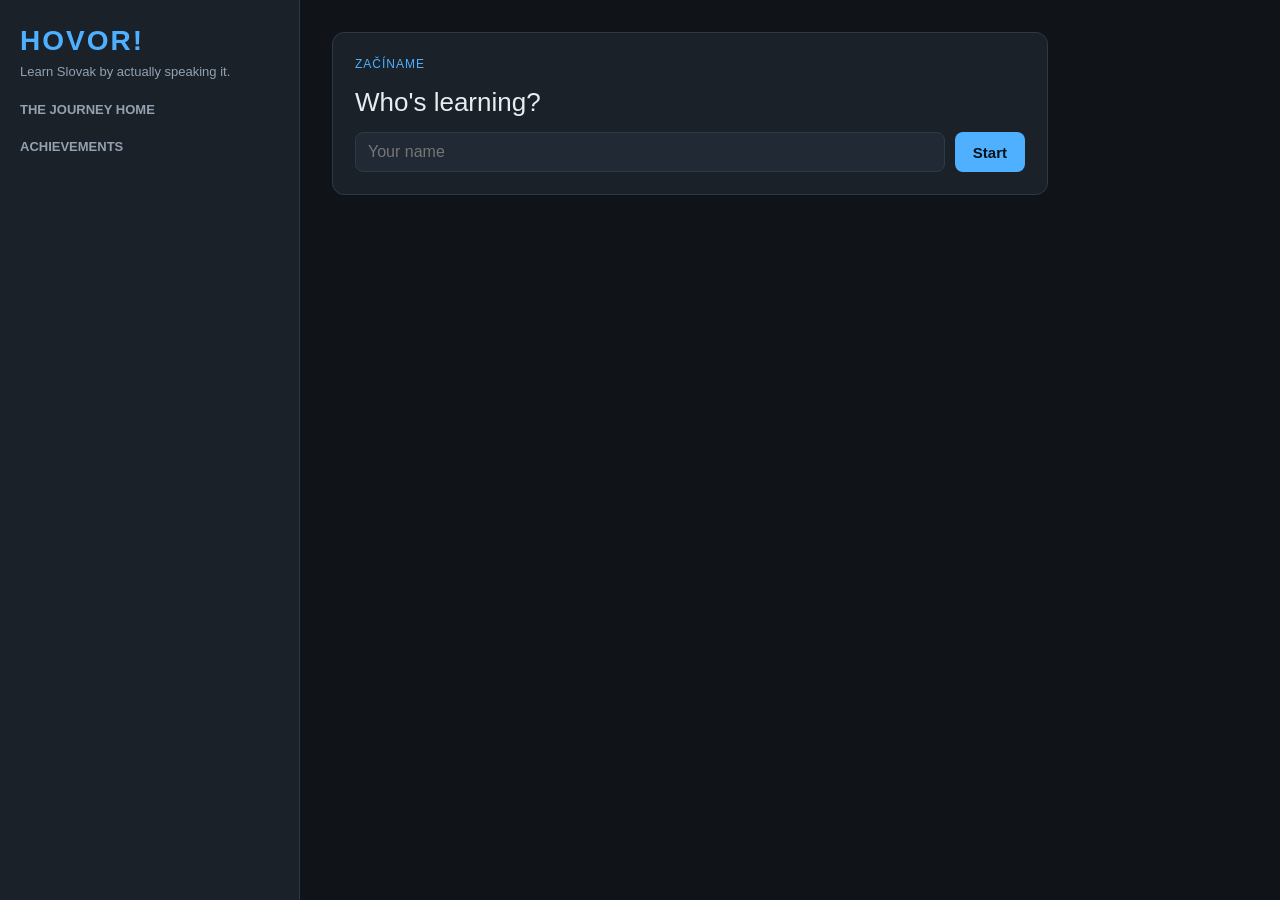
==== backend/hovor/web/index.html @ a802bacf "Remove RouteIntel travel app; repo is now solely HOVOR! Delete the RouteIntel MVP (routeintel/, its " ====
<!DOCTYPE html>
<html lang="en">
<head>
<meta charset="utf-8">
<meta name="viewport" content="width=device-width, initial-scale=1">
<title>HOVOR! — Learn Slovak by actually speaking it</title>
<link rel="stylesheet" href="style.css">
</head>
<body>
<div id="app">
  <aside id="sidebar">
    <h1>HOVOR!</h1>
    <p class="tagline">Learn Slovak by actually speaking it.</p>
    <div id="user-box"></div>
    <div id="stats"></div>
    <h2>The Journey Home</h2>
    <div id="map"></div>
    <h2>Achievements</h2>
    <div id="achievements"></div>
    <p class="review-flag" id="review-flag"></p>
  </aside>
  <main id="main">
    <div id="screen"></div>
  </main>
</div>
<script src="app.js"></script>
</body>
</html>
---- backend/hovor/web/style.css ----
* { box-sizing: border-box; margin: 0; }
:root {
  --bg: #101418; --panel: #1a2129; --panel2: #212a34; --text: #e8edf2;
  --dim: #93a1b0; --accent: #4fb0ff; --ok: #4cc38a; --bad: #e5484d;
  --gold: #f0b429; --border: #2c3947;
}
body { background: var(--bg); color: var(--text); font: 16px/1.5 -apple-system, "Segoe UI", Roboto, sans-serif; }
#app { display: flex; min-height: 100vh; }
#sidebar { width: 300px; padding: 20px; background: var(--panel); border-right: 1px solid var(--border); flex-shrink: 0; }
#sidebar h1 { font-size: 28px; letter-spacing: 2px; color: var(--accent); }
.tagline { color: var(--dim); font-size: 13px; margin-bottom: 16px; }
#sidebar h2 { font-size: 13px; text-transform: uppercase; color: var(--dim); margin: 18px 0 8px; }
#main { flex: 1; padding: 32px; max-width: 780px; }
button { background: var(--accent); color: #08111a; border: 0; border-radius: 8px; padding: 10px 18px; font-size: 15px; font-weight: 600; cursor: pointer; }
button.secondary { background: var(--panel2); color: var(--text); border: 1px solid var(--border); }
button:disabled { opacity: .4; cursor: default; }
input[type=text] { background: var(--panel2); border: 1px solid var(--border); color: var(--text); border-radius: 8px; padding: 10px 12px; font-size: 16px; width: 100%; }
.card { background: var(--panel); border: 1px solid var(--border); border-radius: 12px; padding: 22px; margin-bottom: 16px; }
.phase-label { font-size: 12px; text-transform: uppercase; color: var(--accent); letter-spacing: 1px; }
.prompt { font-size: 26px; margin: 10px 0 4px; }
.instruction { color: var(--dim); margin-bottom: 14px; }
.row { display: flex; gap: 10px; margin-top: 10px; }
.feedback { margin-top: 12px; padding: 10px 14px; border-radius: 8px; }
.feedback.ok { background: rgba(76,195,138,.12); color: var(--ok); }
.feedback.bad { background: rgba(229,72,77,.12); color: var(--bad); }
.feedback.note { background: rgba(240,180,41,.12); color: var(--gold); }
.region { padding: 8px 10px; border-radius: 8px; margin-bottom: 6px; background: var(--panel2); font-size: 14px; }
.region.locked { opacity: .45; }
.region .missions { font-size: 12px; color: var(--dim); }
.region .done { color: var(--ok); }
.badge { display: inline-block; background: var(--panel2); border: 1px solid var(--gold); color: var(--gold); border-radius: 999px; padding: 2px 10px; font-size: 12px; margin: 2px 4px 2px 0; }
#stats { font-size: 14px; color: var(--dim); }
#stats b { color: var(--text); }
.chat { display: flex; flex-direction: column; gap: 10px; max-height: 420px; overflow-y: auto; padding: 4px; }
.msg { max-width: 82%; padding: 10px 14px; border-radius: 12px; }
.msg.tutor { background: var(--panel2); align-self: flex-start; }
.msg.learner { background: #14406b; align-self: flex-end; }
.msg .gloss { display: block; font-size: 12px; color: var(--dim); margin-top: 4px; }
.msg.hint { background: rgba(240,180,41,.1); border: 1px dashed var(--gold); align-self: flex-start; font-size: 14px; }
.objectives { font-size: 13px; color: var(--dim); margin: 8px 0; }
.mic { background: var(--panel2); border: 1px solid var(--border); color: var(--text); border-radius: 8px; padding: 10px 14px; cursor: pointer; }
.mic.listening { background: var(--bad); color: white; }
.review-flag { font-size: 11px; color: var(--gold); margin-top: 20px; }
.debrief h3 { margin: 12px 0 6px; }
.debrief ul { margin-left: 20px; }
.xp-pop { color: var(--gold); font-weight: 700; }
.small { font-size: 13px; color: var(--dim); }
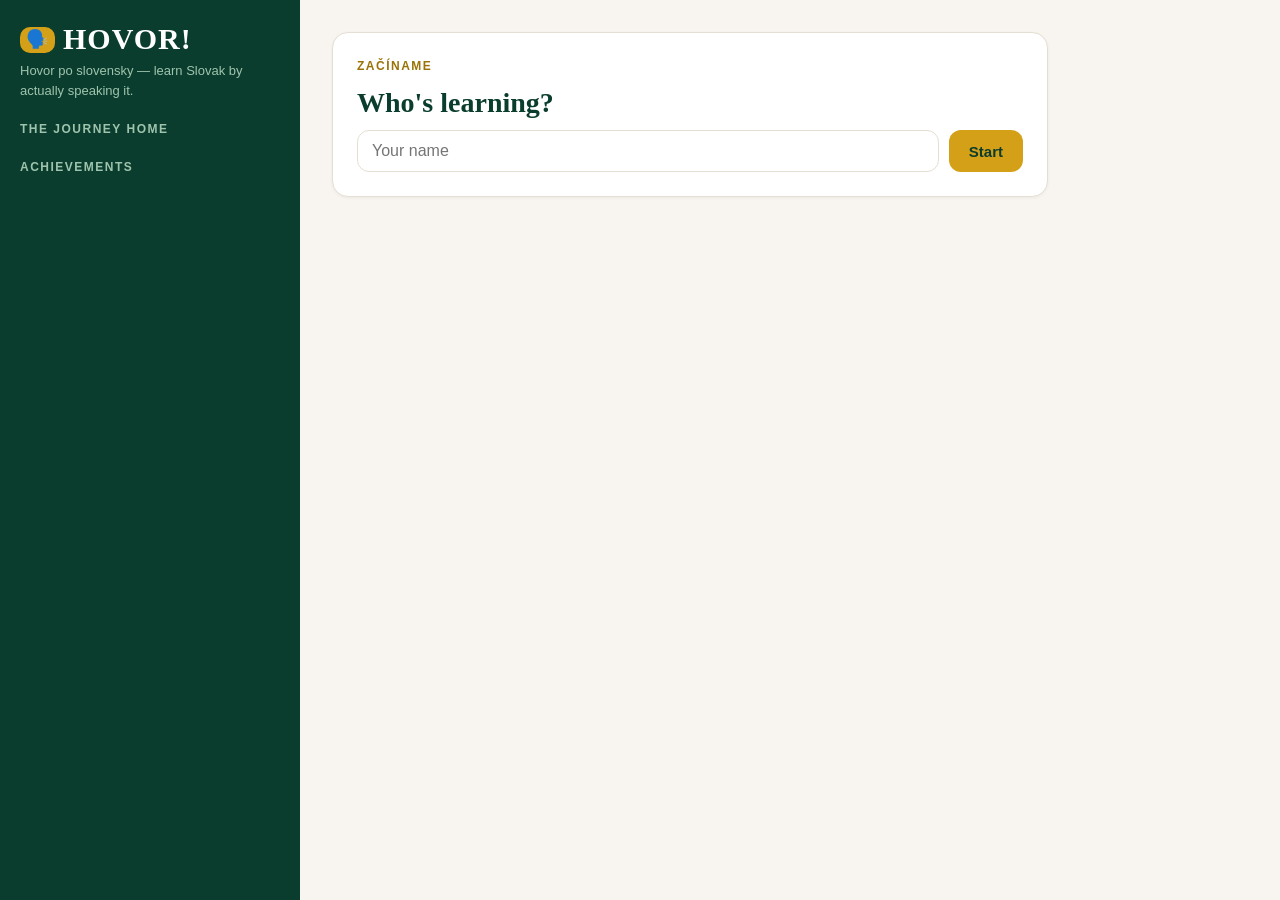
==== commit ac85b549: "feat: green/gold Slovak identity for the web client Visual direction adopted from the parked React p" ====
--- a/backend/hovor/web/index.html
+++ b/backend/hovor/web/index.html
@@ -4,13 +4,14 @@
 <meta charset="utf-8">
 <meta name="viewport" content="width=device-width, initial-scale=1">
 <title>HOVOR! — Learn Slovak by actually speaking it</title>
+<link rel="icon" href="data:image/svg+xml,<svg xmlns=%22http://www.w3.org/2000/svg%22 viewBox=%220 0 100 100%22><rect width=%22100%22 height=%22100%22 rx=%2222%22 fill=%22%23d4a017%22/><text x=%2250%22 y=%2272%22 font-size=%2260%22 text-anchor=%22middle%22>🗣️</text></svg>">
 <link rel="stylesheet" href="style.css">
 </head>
 <body>
 <div id="app">
   <aside id="sidebar">
     <h1>HOVOR!</h1>
-    <p class="tagline">Learn Slovak by actually speaking it.</p>
+    <p class="tagline">Hovor po slovensky — learn Slovak by actually speaking it.</p>
     <div id="user-box"></div>
     <div id="stats"></div>
     <h2>The Journey Home</h2>
--- a/backend/hovor/web/style.css
+++ b/backend/hovor/web/style.css
@@ -1,47 +1,79 @@
+/* HOVOR! — green/gold Slovak identity: deep emerald sidebar, warm paper
+   canvas, gold action color, serif display type. */
 * { box-sizing: border-box; margin: 0; }
 :root {
-  --bg: #101418; --panel: #1a2129; --panel2: #212a34; --text: #e8edf2;
-  --dim: #93a1b0; --accent: #4fb0ff; --ok: #4cc38a; --bad: #e5484d;
-  --gold: #f0b429; --border: #2c3947;
+  --green: #0a3d2e; --green-2: #10503c; --green-3: #0e4736;
+  --gold: #d4a017; --gold-2: #e3b23c;
+  --paper: #f8f5f0; --card: #ffffff; --border: #e5dfd3;
+  --ink: #22312a; --dim: #6f7d74;
+  --ok: #2c8a5f; --bad: #c4373d; --note: #9a7208;
+  --side-text: #eaf4ee; --side-dim: #9fc4ae;
 }
-body { background: var(--bg); color: var(--text); font: 16px/1.5 -apple-system, "Segoe UI", Roboto, sans-serif; }
+body { background: var(--paper); color: var(--ink); font: 16px/1.5 -apple-system, "Segoe UI", Roboto, sans-serif; }
 #app { display: flex; min-height: 100vh; }
-#sidebar { width: 300px; padding: 20px; background: var(--panel); border-right: 1px solid var(--border); flex-shrink: 0; }
-#sidebar h1 { font-size: 28px; letter-spacing: 2px; color: var(--accent); }
-.tagline { color: var(--dim); font-size: 13px; margin-bottom: 16px; }
-#sidebar h2 { font-size: 13px; text-transform: uppercase; color: var(--dim); margin: 18px 0 8px; }
+#sidebar { width: 300px; padding: 22px 20px; background: var(--green); color: var(--side-text); flex-shrink: 0; }
+#sidebar h1 { font: 700 30px/1.1 Georgia, "Iowan Old Style", "Times New Roman", serif; letter-spacing: 1px; color: #fff; }
+#sidebar h1::before { content: "🗣️"; display: inline-block; background: var(--gold); border-radius: 10px; padding: 3px 6px; font-size: 18px; margin-right: 8px; vertical-align: 4px; }
+.tagline { color: var(--side-dim); font-size: 13px; margin: 6px 0 16px; }
+#sidebar h2 { font-size: 12px; text-transform: uppercase; letter-spacing: 1.5px; color: var(--side-dim); margin: 20px 0 8px; }
+#sidebar label { color: var(--side-dim); }
 #main { flex: 1; padding: 32px; max-width: 780px; }
-button { background: var(--accent); color: #08111a; border: 0; border-radius: 8px; padding: 10px 18px; font-size: 15px; font-weight: 600; cursor: pointer; }
-button.secondary { background: var(--panel2); color: var(--text); border: 1px solid var(--border); }
+button { background: var(--gold); color: var(--green); border: 0; border-radius: 12px; padding: 11px 20px; font-size: 15px; font-weight: 700; cursor: pointer; transition: background .15s, transform .05s; }
+button:hover { background: var(--gold-2); }
+button:active { transform: scale(.985); }
+button.secondary { background: transparent; color: var(--ink); border: 1px solid var(--border); }
 button:disabled { opacity: .4; cursor: default; }
-input[type=text] { background: var(--panel2); border: 1px solid var(--border); color: var(--text); border-radius: 8px; padding: 10px 12px; font-size: 16px; width: 100%; }
-.card { background: var(--panel); border: 1px solid var(--border); border-radius: 12px; padding: 22px; margin-bottom: 16px; }
-.phase-label { font-size: 12px; text-transform: uppercase; color: var(--accent); letter-spacing: 1px; }
-.prompt { font-size: 26px; margin: 10px 0 4px; }
+input[type=text] { background: var(--card); border: 1px solid var(--border); color: var(--ink); border-radius: 12px; padding: 11px 14px; font-size: 16px; width: 100%; }
+input[type=text]:focus { outline: 2px solid var(--gold); border-color: var(--gold); }
+.card { background: var(--card); border: 1px solid var(--border); border-radius: 16px; padding: 24px; margin-bottom: 16px; box-shadow: 0 1px 3px rgba(34, 49, 42, .06); }
+.phase-label { font-size: 12px; text-transform: uppercase; color: var(--note); letter-spacing: 1.5px; font-weight: 600; }
+.prompt { font: 600 28px/1.25 Georgia, "Iowan Old Style", "Times New Roman", serif; margin: 10px 0 4px; color: var(--green); }
 .instruction { color: var(--dim); margin-bottom: 14px; }
 .row { display: flex; gap: 10px; margin-top: 10px; }
-.feedback { margin-top: 12px; padding: 10px 14px; border-radius: 8px; }
-.feedback.ok { background: rgba(76,195,138,.12); color: var(--ok); }
-.feedback.bad { background: rgba(229,72,77,.12); color: var(--bad); }
-.feedback.note { background: rgba(240,180,41,.12); color: var(--gold); }
-.region { padding: 8px 10px; border-radius: 8px; margin-bottom: 6px; background: var(--panel2); font-size: 14px; }
+.feedback { margin-top: 12px; padding: 10px 14px; border-radius: 10px; }
+.feedback.ok { background: rgba(44, 138, 95, .1); color: var(--ok); }
+.feedback.bad { background: rgba(196, 55, 61, .09); color: var(--bad); }
+.feedback.note { background: rgba(212, 160, 23, .12); color: var(--note); }
+.region { padding: 9px 11px; border-radius: 10px; margin-bottom: 6px; background: var(--green-2); font-size: 14px; color: var(--side-text); }
 .region.locked { opacity: .45; }
-.region .missions { font-size: 12px; color: var(--dim); }
-.region .done { color: var(--ok); }
-.badge { display: inline-block; background: var(--panel2); border: 1px solid var(--gold); color: var(--gold); border-radius: 999px; padding: 2px 10px; font-size: 12px; margin: 2px 4px 2px 0; }
-#stats { font-size: 14px; color: var(--dim); }
-#stats b { color: var(--text); }
+.region .missions { font-size: 12px; color: var(--side-dim); }
+.region .done { color: var(--gold-2); }
+.badge { display: inline-block; background: transparent; border: 1px solid var(--gold); color: var(--gold-2); border-radius: 999px; padding: 2px 10px; font-size: 12px; margin: 2px 4px 2px 0; }
+#stats { font-size: 14px; color: var(--side-dim); }
+#stats b { color: #fff; }
+#user-box b { color: #fff; }
 .chat { display: flex; flex-direction: column; gap: 10px; max-height: 420px; overflow-y: auto; padding: 4px; }
-.msg { max-width: 82%; padding: 10px 14px; border-radius: 12px; }
-.msg.tutor { background: var(--panel2); align-self: flex-start; }
-.msg.learner { background: #14406b; align-self: flex-end; }
+.msg { max-width: 82%; padding: 10px 14px; border-radius: 14px; }
+.msg.tutor { background: var(--paper); border: 1px solid var(--border); align-self: flex-start; }
+.msg.learner { background: var(--green); color: var(--side-text); align-self: flex-end; }
 .msg .gloss { display: block; font-size: 12px; color: var(--dim); margin-top: 4px; }
-.msg.hint { background: rgba(240,180,41,.1); border: 1px dashed var(--gold); align-self: flex-start; font-size: 14px; }
+.msg.learner .gloss { color: var(--side-dim); }
+.msg.hint { background: rgba(212, 160, 23, .1); border: 1px dashed var(--gold); color: var(--note); align-self: flex-start; font-size: 14px; }
 .objectives { font-size: 13px; color: var(--dim); margin: 8px 0; }
-.mic { background: var(--panel2); border: 1px solid var(--border); color: var(--text); border-radius: 8px; padding: 10px 14px; cursor: pointer; }
-.mic.listening { background: var(--bad); color: white; }
-.review-flag { font-size: 11px; color: var(--gold); margin-top: 20px; }
-.debrief h3 { margin: 12px 0 6px; }
+.mic { background: var(--card); border: 1px solid var(--border); color: var(--ink); border-radius: 12px; padding: 11px 15px; cursor: pointer; }
+.mic.listening { background: var(--bad); border-color: var(--bad); color: #fff; }
+.mic.busy { opacity: .6; }
+.review-flag { font-size: 11px; color: var(--gold-2); margin-top: 20px; }
+.debrief h3 { margin: 12px 0 6px; font-family: Georgia, serif; color: var(--green); }
 .debrief ul { margin-left: 20px; }
-.xp-pop { color: var(--gold); font-weight: 700; }
+.xp-pop { color: var(--note); font-weight: 700; }
 .small { font-size: 13px; color: var(--dim); }
+#sidebar .small { color: var(--side-dim); }
+.spk { background: transparent; border: 0; padding: 0 4px; font-size: 20px; cursor: pointer; vertical-align: middle; }
+.spk:hover { transform: scale(1.15); }
+
+/* ---------- mobile ---------- */
+@media (max-width: 820px) {
+  #app { flex-direction: column; }
+  /* Learner's work first; map, stats and achievements below it. */
+  #main { order: 1; padding: 14px; max-width: 100%; }
+  #sidebar { order: 2; width: 100%; }
+  #sidebar h1 { font-size: 24px; }
+  .card { padding: 16px; }
+  .prompt { font-size: 23px; }
+  .row { flex-wrap: wrap; }
+  .row input[type=text] { flex: 1 1 100%; }
+  .row button, .row .mic { flex: 1; min-height: 46px; }
+  .chat { max-height: 48vh; }
+  .msg { max-width: 92%; }
+}
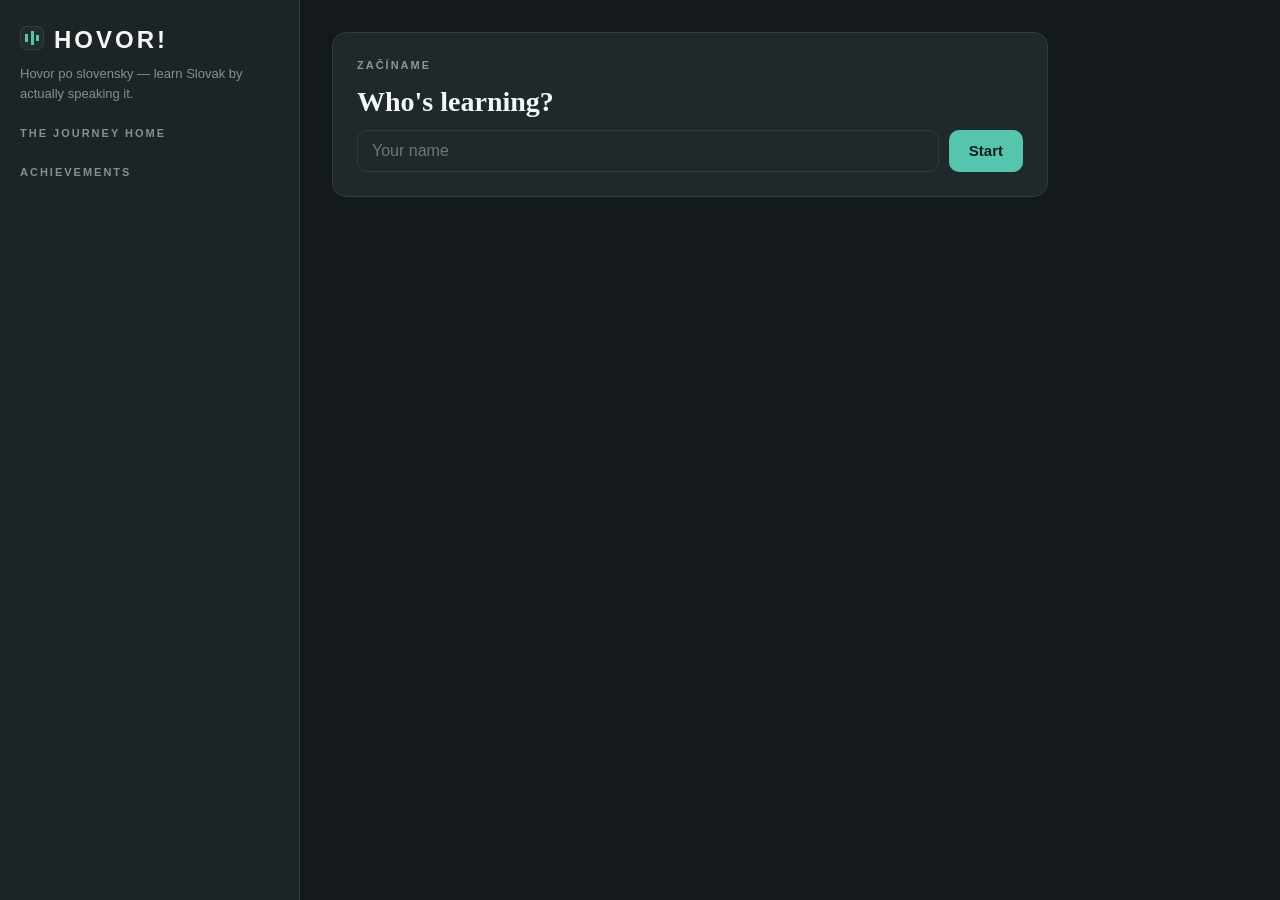
==== commit 7014a513: "feat(web): precision-lab re-skin — cool greys + teal, Slovak as the specimen Replaces the green/gold" ====
--- a/backend/hovor/web/index.html
+++ b/backend/hovor/web/index.html
@@ -4,7 +4,7 @@
 <meta charset="utf-8">
 <meta name="viewport" content="width=device-width, initial-scale=1">
 <title>HOVOR! — Learn Slovak by actually speaking it</title>
-<link rel="icon" href="data:image/svg+xml,<svg xmlns=%22http://www.w3.org/2000/svg%22 viewBox=%220 0 100 100%22><rect width=%22100%22 height=%22100%22 rx=%2222%22 fill=%22%23d4a017%22/><text x=%2250%22 y=%2272%22 font-size=%2260%22 text-anchor=%22middle%22>🗣️</text></svg>">
+<link rel="icon" href="data:image/svg+xml,<svg xmlns=%22http://www.w3.org/2000/svg%22 viewBox=%220 0 100 100%22><rect width=%22100%22 height=%22100%22 rx=%2222%22 fill=%22%231c2426%22/><rect x=%2226%22 y=%2238%22 width=%2210%22 height=%2226%22 rx=%225%22 fill=%22%2356c5ad%22/><rect x=%2245%22 y=%2226%22 width=%2210%22 height=%2250%22 rx=%225%22 fill=%22%2356c5ad%22/><rect x=%2264%22 y=%2242%22 width=%2210%22 height=%2218%22 rx=%225%22 fill=%22%2356c5ad%22/></svg>">
 <link rel="stylesheet" href="style.css">
 </head>
 <body>
--- a/backend/hovor/web/style.css
+++ b/backend/hovor/web/style.css
@@ -1,74 +1,89 @@
-/* HOVOR! — green/gold Slovak identity: deep emerald sidebar, warm paper
-   canvas, gold action color, serif display type. */
+/* HOVOR! — precision-lab identity: green-undertoned cool greys, one
+   desaturated teal accent, sans-serif instrument chrome. The Slovak text
+   itself is the one serif on the page — the specimen under glass. */
 * { box-sizing: border-box; margin: 0; }
 :root {
-  --green: #0a3d2e; --green-2: #10503c; --green-3: #0e4736;
-  --gold: #d4a017; --gold-2: #e3b23c;
-  --paper: #f8f5f0; --card: #ffffff; --border: #e5dfd3;
-  --ink: #22312a; --dim: #6f7d74;
-  --ok: #2c8a5f; --bad: #c4373d; --note: #9a7208;
-  --side-text: #eaf4ee; --side-dim: #9fc4ae;
+  --bg: #14191b; --panel: #1c2426; --panel-2: #232d2f;
+  --card: #1f282a; --border: #303c3d;
+  --ink: #dce4e1; --dim: #879b96;
+  --accent: #56c5ad; --accent-2: #6fd8c0; --accent-ink: #0d1f1a;
+  --ok: #5cb98a; --bad: #d16a6a; --note: #93b7ae;
+  --side-text: #cfdad6; --side-dim: #7e948f;
+  --specimen: #f4f8f6;
+  --serif: "Iowan Old Style", Georgia, "Times New Roman", serif;
 }
-body { background: var(--paper); color: var(--ink); font: 16px/1.5 -apple-system, "Segoe UI", Roboto, sans-serif; }
+body { background: var(--bg); color: var(--ink); font: 16px/1.5 "Segoe UI Variable", "Segoe UI", -apple-system, Roboto, sans-serif; }
 #app { display: flex; min-height: 100vh; }
-#sidebar { width: 300px; padding: 22px 20px; background: var(--green); color: var(--side-text); flex-shrink: 0; }
-#sidebar h1 { font: 700 30px/1.1 Georgia, "Iowan Old Style", "Times New Roman", serif; letter-spacing: 1px; color: #fff; }
-#sidebar h1::before { content: "🗣️"; display: inline-block; background: var(--gold); border-radius: 10px; padding: 3px 6px; font-size: 18px; margin-right: 8px; vertical-align: 4px; }
+#sidebar { width: 300px; padding: 22px 20px; background: var(--panel); color: var(--side-text); flex-shrink: 0; border-right: 1px solid var(--border); }
+#sidebar h1 { font: 700 26px/1.1 inherit; letter-spacing: 3px; color: var(--specimen); }
+#sidebar h1::before { content: ""; display: inline-block; width: 22px; height: 22px; margin-right: 10px; border-radius: 6px; vertical-align: -2px;
+  background: linear-gradient(var(--accent), var(--accent)) 4px 7px / 3px 8px no-repeat,
+              linear-gradient(var(--accent), var(--accent)) 9.5px 4px / 3px 14px no-repeat,
+              linear-gradient(var(--accent), var(--accent)) 15px 8px / 3px 6px no-repeat,
+              var(--panel-2);
+  border: 1px solid var(--border); }
 .tagline { color: var(--side-dim); font-size: 13px; margin: 6px 0 16px; }
-#sidebar h2 { font-size: 12px; text-transform: uppercase; letter-spacing: 1.5px; color: var(--side-dim); margin: 20px 0 8px; }
+#sidebar h2 { font-size: 11px; text-transform: uppercase; letter-spacing: 2px; color: var(--side-dim); margin: 22px 0 8px; }
 #sidebar label { color: var(--side-dim); }
 #main { flex: 1; padding: 32px; max-width: 780px; }
-button { background: var(--gold); color: var(--green); border: 0; border-radius: 12px; padding: 11px 20px; font-size: 15px; font-weight: 700; cursor: pointer; transition: background .15s, transform .05s; }
-button:hover { background: var(--gold-2); }
+button { background: var(--accent); color: var(--accent-ink); border: 0; border-radius: 10px; padding: 11px 20px; font-size: 15px; font-weight: 600; cursor: pointer; transition: background .15s, transform .05s; }
+button:hover { background: var(--accent-2); }
 button:active { transform: scale(.985); }
 button.secondary { background: transparent; color: var(--ink); border: 1px solid var(--border); }
 button:disabled { opacity: .4; cursor: default; }
-input[type=text] { background: var(--card); border: 1px solid var(--border); color: var(--ink); border-radius: 12px; padding: 11px 14px; font-size: 16px; width: 100%; }
-input[type=text]:focus { outline: 2px solid var(--gold); border-color: var(--gold); }
-.card { background: var(--card); border: 1px solid var(--border); border-radius: 16px; padding: 24px; margin-bottom: 16px; box-shadow: 0 1px 3px rgba(34, 49, 42, .06); }
-.phase-label { font-size: 12px; text-transform: uppercase; color: var(--note); letter-spacing: 1.5px; font-weight: 600; }
-.prompt { font: 600 28px/1.25 Georgia, "Iowan Old Style", "Times New Roman", serif; margin: 10px 0 4px; color: var(--green); }
+input[type=text] { background: var(--card); border: 1px solid var(--border); color: var(--ink); border-radius: 10px; padding: 11px 14px; font-size: 16px; width: 100%; }
+input[type=text]:focus { outline: 2px solid var(--accent); border-color: var(--accent); }
+.card { background: var(--card); border: 1px solid var(--border); border-radius: 14px; padding: 24px; margin-bottom: 16px; }
+.phase-label { font-size: 11px; text-transform: uppercase; color: var(--dim); letter-spacing: 2px; font-weight: 600; }
+.prompt { font: 600 28px/1.3 var(--serif); margin: 10px 0 4px; color: var(--specimen); }
 .instruction { color: var(--dim); margin-bottom: 14px; }
 .row { display: flex; gap: 10px; margin-top: 10px; }
 .feedback { margin-top: 12px; padding: 10px 14px; border-radius: 10px; }
-.feedback.ok { background: rgba(44, 138, 95, .1); color: var(--ok); }
-.feedback.bad { background: rgba(196, 55, 61, .09); color: var(--bad); }
-.feedback.note { background: rgba(212, 160, 23, .12); color: var(--note); }
-.region { padding: 9px 11px; border-radius: 10px; margin-bottom: 6px; background: var(--green-2); font-size: 14px; color: var(--side-text); }
+.feedback.ok { background: rgba(92, 185, 138, .12); color: var(--ok); }
+.feedback.bad { background: rgba(209, 106, 106, .12); color: var(--bad); }
+.feedback.note { background: rgba(147, 183, 174, .1); color: var(--note); }
+.region { padding: 9px 11px; border-radius: 8px; margin-bottom: 6px; background: var(--panel-2); font-size: 14px; color: var(--side-text); border-left: 2px solid var(--border); }
+.region .done { color: var(--accent); }
 .region.locked { opacity: .45; }
 .region .missions { font-size: 12px; color: var(--side-dim); }
-.region .done { color: var(--gold-2); }
-.badge { display: inline-block; background: transparent; border: 1px solid var(--gold); color: var(--gold-2); border-radius: 999px; padding: 2px 10px; font-size: 12px; margin: 2px 4px 2px 0; }
+.badge { display: inline-block; background: transparent; border: 1px solid var(--accent); color: var(--accent); border-radius: 999px; padding: 2px 10px; font-size: 12px; margin: 2px 4px 2px 0; }
 #stats { font-size: 14px; color: var(--side-dim); }
-#stats b { color: #fff; }
-#user-box b { color: #fff; }
+#stats b { color: var(--specimen); }
+#user-box b { color: var(--specimen); }
 .chat { display: flex; flex-direction: column; gap: 10px; max-height: 420px; overflow-y: auto; padding: 4px; }
-.msg { max-width: 82%; padding: 10px 14px; border-radius: 14px; }
-.msg.tutor { background: var(--paper); border: 1px solid var(--border); align-self: flex-start; }
-.msg.learner { background: var(--green); color: var(--side-text); align-self: flex-end; }
-.msg .gloss { display: block; font-size: 12px; color: var(--dim); margin-top: 4px; }
-.msg.learner .gloss { color: var(--side-dim); }
-.msg.hint { background: rgba(212, 160, 23, .1); border: 1px dashed var(--gold); color: var(--note); align-self: flex-start; font-size: 14px; }
+.msg { max-width: 82%; padding: 10px 14px; border-radius: 12px; }
+.msg.tutor { background: var(--panel-2); border: 1px solid var(--border); align-self: flex-start; font-family: var(--serif); }
+.msg.learner { background: rgba(86, 197, 173, .14); border: 1px solid rgba(86, 197, 173, .3); color: var(--ink); align-self: flex-end; }
+.msg .gloss { display: block; font-size: 12px; color: var(--dim); margin-top: 4px; font-family: "Segoe UI Variable", "Segoe UI", -apple-system, Roboto, sans-serif; }
+.msg.learner .gloss { color: var(--dim); }
+.msg.hint { background: transparent; border: 1px dashed var(--note); color: var(--note); align-self: flex-start; font-size: 14px; }
 .objectives { font-size: 13px; color: var(--dim); margin: 8px 0; }
-.mic { background: var(--card); border: 1px solid var(--border); color: var(--ink); border-radius: 12px; padding: 11px 15px; cursor: pointer; }
-.mic.listening { background: var(--bad); border-color: var(--bad); color: #fff; }
+.mic { background: var(--card); border: 1px solid var(--border); color: var(--ink); border-radius: 10px; padding: 11px 15px; cursor: pointer;
+  touch-action: none; user-select: none; -webkit-user-select: none; -webkit-touch-callout: none; }
+.mic.listening { background: var(--bad); border-color: var(--bad); color: #fff; transform: scale(1.06); }
 .mic.busy { opacity: .6; }
-.review-flag { font-size: 11px; color: var(--gold-2); margin-top: 20px; }
-.debrief h3 { margin: 12px 0 6px; font-family: Georgia, serif; color: var(--green); }
+.review-flag { font-size: 11px; color: var(--note); margin-top: 20px; }
+.debrief h3 { margin: 12px 0 6px; color: var(--specimen); }
 .debrief ul { margin-left: 20px; }
-.xp-pop { color: var(--note); font-weight: 700; }
+.xp-pop { color: var(--accent); font-weight: 700; }
 .small { font-size: 13px; color: var(--dim); }
 #sidebar .small { color: var(--side-dim); }
 .spk { background: transparent; border: 0; padding: 0 4px; font-size: 20px; cursor: pointer; vertical-align: middle; }
 .spk:hover { transform: scale(1.15); }
+.spk.loading { animation: spk-pulse 1s ease-in-out infinite; }
+@keyframes spk-pulse { 50% { opacity: .35; } }
+@media (prefers-reduced-motion: reduce) {
+  button, .mic, .spk { transition: none; }
+  .spk.loading { animation: none; opacity: .5; }
+}
 
 /* ---------- mobile ---------- */
 @media (max-width: 820px) {
   #app { flex-direction: column; }
   /* Learner's work first; map, stats and achievements below it. */
   #main { order: 1; padding: 14px; max-width: 100%; }
-  #sidebar { order: 2; width: 100%; }
-  #sidebar h1 { font-size: 24px; }
+  #sidebar { order: 2; width: 100%; border-right: 0; border-top: 1px solid var(--border); }
+  #sidebar h1 { font-size: 22px; }
   .card { padding: 16px; }
   .prompt { font-size: 23px; }
   .row { flex-wrap: wrap; }
